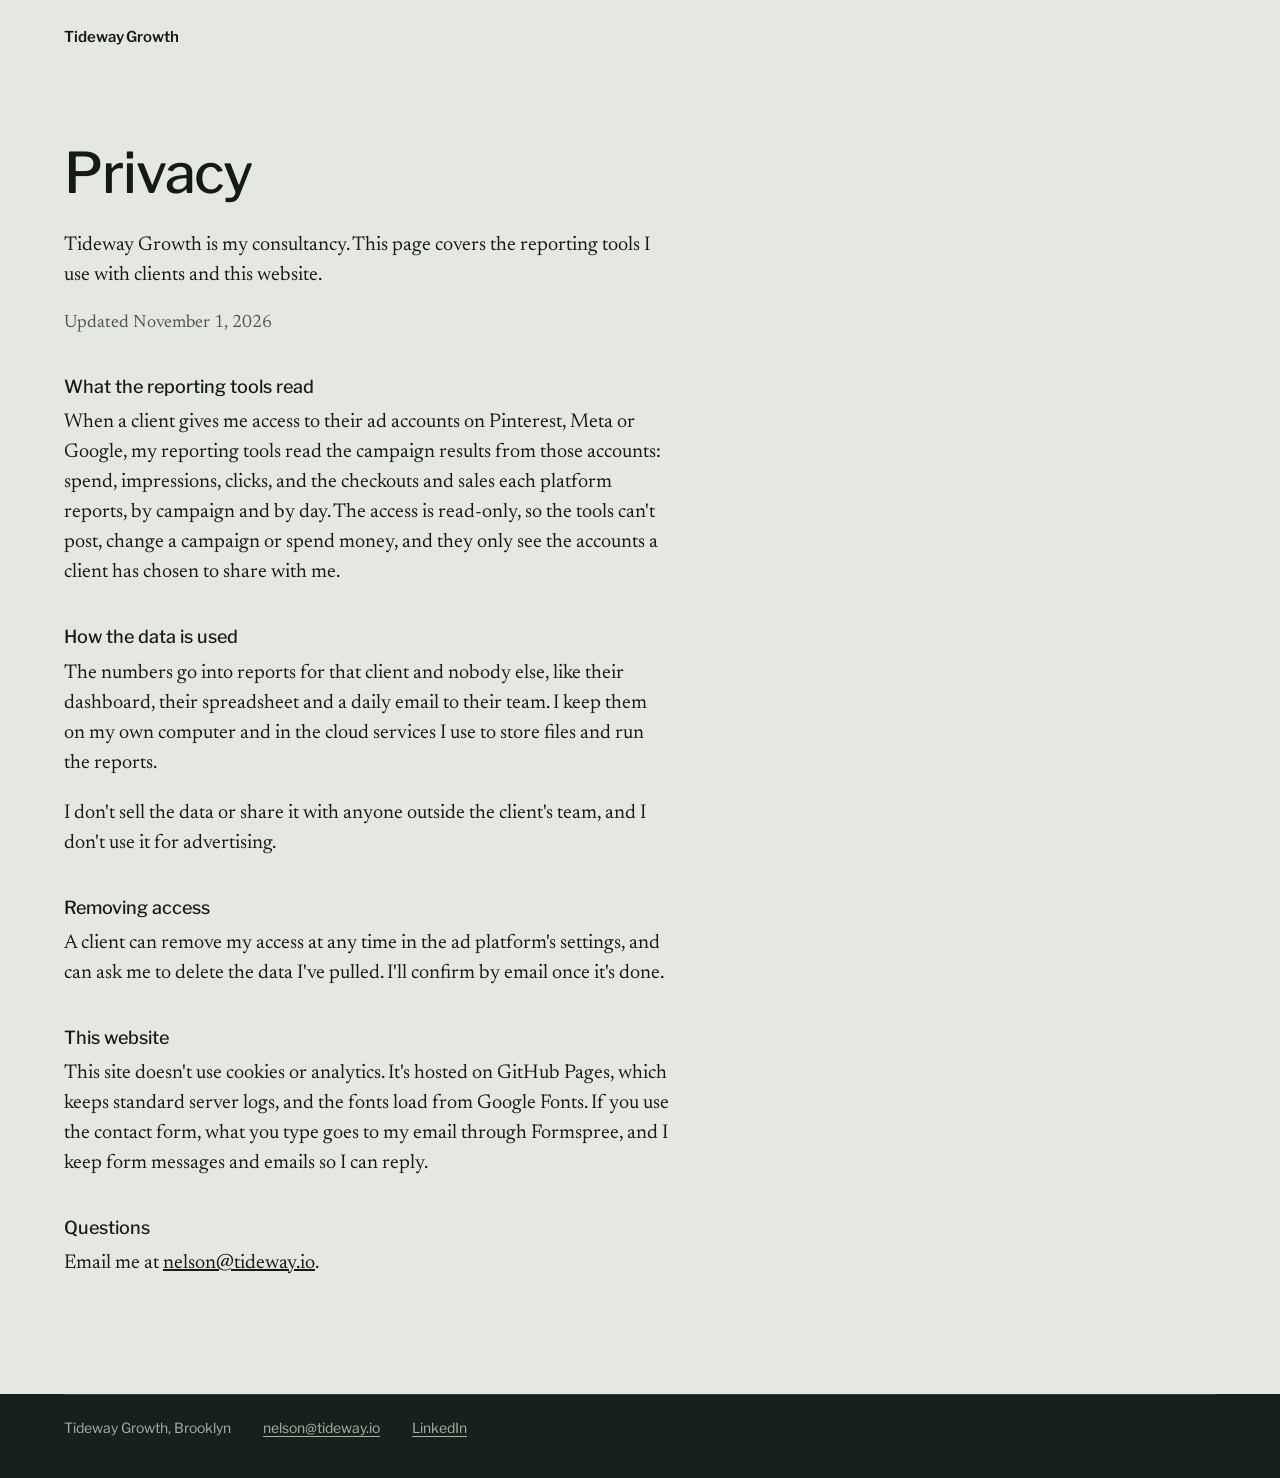
==== privacy.html @ 2ca7a95b "Add a privacy page What the reporting tools read from client ad accounts (read-only campaign results" ====
<!doctype html>
<html lang="en">
<head>
<meta charset="utf-8">
<meta name="viewport" content="width=device-width, initial-scale=1">
<title>Privacy · Tideway Growth</title>
<meta name="description" content="What Tideway Growth's reporting tools read from client ad accounts, how it's used, and how to remove access.">
<meta name="theme-color" content="#E4E8E0">
<link rel="icon" href="data:image/svg+xml,%3Csvg xmlns='http://www.w3.org/2000/svg' viewBox='0 0 32 32'%3E%3Crect width='32' height='32' fill='%23141B16'/%3E%3Cpath d='M8 8h16v3.2h-6.4V24h-3.2V11.2H8z' fill='%23E4E8E0'/%3E%3C/svg%3E">
<link rel="preconnect" href="https://fonts.googleapis.com">
<link rel="preconnect" href="https://fonts.gstatic.com" crossorigin>
<link rel="stylesheet" href="https://fonts.googleapis.com/css2?family=Libre+Franklin:wght@300;400;500;600&family=Newsreader:ital,opsz,wght@0,6..72,400;1,6..72,400&display=swap">
<link rel="stylesheet" href="styles.css">
<style>
  .policy { padding-block: clamp(48px, 8vw, 96px); }
  .policy__body { max-width: 38rem; }
  .policy h1 { font-family: var(--display); font-weight: 500; font-size: clamp(2.25rem, 1.6rem + 2.4vw, 3.5rem); line-height: 1.05; letter-spacing: -0.02em; margin: 0 0 0.5em; }
  .policy h2 { font-family: var(--display); font-weight: 500; font-size: 1.125rem; margin: 2em 0 0.4em; }
  .policy p { margin: 0 0 1em; }
  .policy__date { color: var(--ink-2); font-size: 0.9em; }
</style>
</head>
<body>

<header class="masthead wrap">
  <a class="wordmark" href="/">Tideway Growth</a>
</header>

<main>
  <section class="policy wrap" aria-labelledby="policy-title">
    <div class="policy__body">
      <h1 id="policy-title">Privacy</h1>
      <p>Tideway Growth is my consultancy. This page covers the reporting tools I use with clients and this website.</p>
      <p class="policy__date">Updated November 1, 2026</p>

      <h2>What the reporting tools read</h2>
      <p>When a client gives me access to their ad accounts on Pinterest, Meta or Google, my reporting tools read the campaign results from those accounts: spend, impressions, clicks, and the checkouts and sales each platform reports, by campaign and by day. The access is read-only, so the tools can't post, change a campaign or spend money, and they only see the accounts a client has chosen to share with me.</p>

      <h2>How the data is used</h2>
      <p>The numbers go into reports for that client and nobody else, like their dashboard, their spreadsheet and a daily email to their team. I keep them on my own computer and in the cloud services I use to store files and run the reports.</p>
      <p>I don't sell the data or share it with anyone outside the client's team, and I don't use it for advertising.</p>

      <h2>Removing access</h2>
      <p>A client can remove my access at any time in the ad platform's settings, and can ask me to delete the data I've pulled. I'll confirm by email once it's done.</p>

      <h2>This website</h2>
      <p>This site doesn't use cookies or analytics. It's hosted on GitHub Pages, which keeps standard server logs, and the fonts load from Google Fonts. If you use the contact form, what you type goes to my email through Formspree, and I keep form messages and emails so I can reply.</p>

      <h2>Questions</h2>
      <p>Email me at <a href="mailto:nelson@tideway.io">nelson@tideway.io</a>.</p>
    </div>
  </section>
</main>

<footer class="footer band">
  <div class="wrap">
    <div class="footer__inner">
      <span>Tideway Growth, Brooklyn</span>
      <a href="mailto:nelson@tideway.io">nelson@tideway.io</a>
      <a href="https://www.linkedin.com/in/nelsonhudspeth">LinkedIn</a>
    </div>
  </div>
</footer>

</body>
</html>
---- styles.css ----
/* Tideway Growth v2. Tokens and rules: DESIGN.md */

:root {
  --paper: #E4E8E0;
  --ink: #141B16;
  --ink-2: #4A554D;
  --rule: #B3BCB1;
  --band: #17201A;
  --band-ink: #E4E8E0;
  --band-ink-2: #A7B2A8;
  --accent: #B8341A;
  --accent-on-band: #E8664A;
  --paper-2: #D6DCD2;
  --band-rule: #34413A;

  --display: "Libre Franklin", "Franklin Gothic Medium", "Helvetica Neue", Arial, sans-serif;
  --text: "Newsreader", Georgia, "Times New Roman", serif;

  --gutter: clamp(20px, 5vw, 120px);
  --content: 1200px;
}

*, *::before, *::after { box-sizing: border-box; }

html { -webkit-text-size-adjust: 100%; text-size-adjust: 100%; }
@media (prefers-reduced-motion: no-preference) { html { scroll-behavior: smooth; } }

body {
  margin: 0;
  background: var(--paper);
  color: var(--ink);
  font-family: var(--text);
  font-size: clamp(1.125rem, 0.95rem + 0.4vw, 1.25rem);
  line-height: 1.5;
  font-optical-sizing: auto;
  -webkit-font-smoothing: antialiased;
  -moz-osx-font-smoothing: grayscale;
}

a { color: inherit; }
p, li { text-wrap: pretty; }
:focus-visible { outline: 2px solid currentColor; outline-offset: 3px; }

.wrap {
  width: 100%;
  max-width: calc(var(--content) + 2 * var(--gutter));
  margin-inline: auto;
  padding-inline: var(--gutter);
}

/* Masthead */

.masthead {
  display: flex;
  justify-content: space-between;
  align-items: baseline;
  gap: 1rem;
  padding-top: 28px;
  font-family: var(--display);
  font-size: 15px;
  line-height: 1.3;
}
.wordmark { font-weight: 600; letter-spacing: -0.005em; text-decoration: none; }

/* 1. The reader's problem: full-width type, nothing else */

.problem {
  padding-top: clamp(72px, 10vw, 148px);
  padding-bottom: clamp(72px, 8.5vw, 124px);
}
.problem h1 {
  margin: 0;
  font-family: var(--display);
  font-weight: 300;
  font-size: clamp(2.75rem, 1.2rem + 6.2vw, 6.5rem);
  line-height: 1;
  letter-spacing: -0.022em;
  text-wrap: balance;
}
.problem h1 .line { display: block; }

.standfirst {
  margin: clamp(28px, 3.4vw, 48px) 0 0;
  max-width: 31em;
  font-size: clamp(1.25rem, 1.05rem + 0.45vw, 1.5rem);
  line-height: 1.42;
}

.button {
  display: inline-block;
  margin-top: clamp(28px, 3vw, 40px);
  padding: 17px 26px 18px;
  background: var(--ink);
  color: var(--paper);
  font-family: var(--display);
  font-weight: 500;
  font-size: 16px;
  line-height: 1;
  text-decoration: none;
  transition: background-color 0.15s ease;
}
.button:hover { background: #2C3830; }

/* 2. The point of view, drawn: full-bleed ink band */

.band { background: var(--band); color: var(--band-ink); }

.pov {
  padding-top: clamp(64px, 8vw, 120px);
  padding-bottom: clamp(72px, 9vw, 136px);
}
.h2 {
  margin: 0;
  max-width: 17em;
  font-family: var(--display);
  font-weight: 300;
  font-size: clamp(2rem, 1.1rem + 2.6vw, 3.5rem);
  line-height: 1.06;
  letter-spacing: -0.018em;
  text-wrap: balance;
}

.pov .h2 { max-width: 15em; font-size: clamp(2.25rem, 1.2rem + 3.3vw, 4.25rem); line-height: 1.02; letter-spacing: -0.02em; }
.gap { margin: clamp(40px, 5vw, 72px) 0 0; }
.gap svg { width: 100%; height: auto; overflow: visible; }
.gap .gap__wide { display: block; }
.gap .gap__tall { display: none; max-width: 420px; }
.gap figcaption {
  margin-top: 20px;
  font-family: var(--display);
  font-size: 14px;
  color: var(--band-ink-2);
}

.pov__text {
  margin: clamp(36px, 4vw, 56px) 0 0;
  max-width: 34em;
  font-size: clamp(1.2rem, 1.05rem + 0.35vw, 1.4rem);
  line-height: 1.5;
}

/* The figure. Red marks the gap and nothing else. */

.gap text { font-family: var(--display); font-variant-numeric: lining-nums tabular-nums; }
.f-label { fill: var(--band-ink-2); font-size: 16px; font-weight: 500; }
.f-seg { fill: rgba(228, 232, 224, 0.07); stroke: var(--band-ink-2); stroke-width: 1.25; }
.f-name { fill: var(--band-ink); font-size: 16px; font-weight: 500; }
.f-val { fill: var(--band-ink-2); font-size: 16px; font-weight: 400; }
.f-total { fill: var(--band-ink); font-size: 48px; font-weight: 300; letter-spacing: -0.015em; }
.f-store { fill: var(--band-ink); }
.f-store-val { fill: var(--band); font-size: 44px; font-weight: 300; letter-spacing: -0.015em; }
.f-guide { stroke: var(--band-ink-2); stroke-width: 1; stroke-dasharray: 2 5; }
.f-dim { fill: none; stroke: var(--accent-on-band); stroke-width: 2; }
.f-gap { fill: var(--accent-on-band); font-size: 44px; font-weight: 500; letter-spacing: -0.01em; }
.f-note { fill: var(--band-ink-2); font-size: 16px; font-weight: 400; }

.gap__tall .f-label,
.gap__tall .f-name,
.gap__tall .f-val,
.gap__tall .f-note { font-size: 14px; }
.gap__tall .f-total { font-size: 30px; }
.gap__tall .f-store-val { font-size: 22px; }
.gap__tall .f-gap { font-size: 28px; }

/* The figure builds on scroll (script at the end of index.html). Without it, or with reduced motion, it simply shows. */
.gap.is-animated .f-seg,
.gap.is-animated .f-store {
  transform-box: fill-box;
  transform-origin: left center;
  transform: scaleX(0);
}
.gap.is-animated .gap__tall .f-seg,
.gap.is-animated .gap__tall .f-store { transform-origin: center bottom; transform: scaleY(0); }
.gap.is-animated .f-lab,
.gap.is-animated .f-reveal { opacity: 0; }
/* Timing lives on the "in" state only, so arming hides instantly and only the build is staged */
.gap.is-animated.is-in .f-seg,
.gap.is-animated.is-in .f-store {
  transform: none;
  transition: transform 0.5s cubic-bezier(0.2, 0.7, 0.2, 1) var(--d, 0s);
}
.gap.is-animated.is-in .f-lab,
.gap.is-animated.is-in .f-reveal {
  opacity: 1;
  transition: opacity 0.4s ease var(--d, 0s);
}

/* Supporting graphics: one sale counted three times (under the chart) and the weekly scorecard (beside what you hold) */

/* Graphic 1 · one sale, three reports, beside the paragraph under the chart */
.pov__foot {
  display: grid;
  grid-template-columns: minmax(0, 7fr) minmax(0, 5fr);
  column-gap: clamp(32px, 5vw, 88px);
  align-items: stretch;
  margin-top: clamp(36px, 4vw, 56px);
}
.pov__foot .pov__text { margin-top: 0; }
.pov__left { display: flex; flex-direction: column; }
.pov__left .pov__text { margin-bottom: clamp(36px, 4vw, 52px); }
.pov__left .one-sale__path { margin-top: auto; }
.one-sale > .one-sale__lead:first-child { margin-top: 0; }
.one-sale { margin: 6px 0 0; font-family: var(--display); color: var(--band-ink); }
.one-sale__path {
  position: relative;
  display: grid;
  grid-template-columns: repeat(4, minmax(0, 1fr));
  list-style: none;
  margin: 0;
  padding: 0;
  font-family: var(--display);
}
.one-sale__path::before {
  content: "";
  position: absolute;
  top: 6px;
  left: 12.5%;
  right: 12.5%;
  height: 1px;
  background: var(--band-ink-2);
}
.one-sale__path li {
  position: relative;
  padding: 24px 4px 0;
  text-align: center;
  font-size: 13px;
  line-height: 1.3;
  color: var(--band-ink-2);
}
.one-sale__path li::before {
  content: "";
  position: absolute;
  top: 0;
  left: 50%;
  width: 13px;
  height: 13px;
  margin-left: -6.5px;
  border-radius: 50%;
  background: var(--band);
  border: 1.5px solid var(--band-ink-2);
  box-sizing: border-box;
}
.one-sale__path .is-order { color: var(--band-ink); font-weight: 500; }
.one-sale__path .is-order::before { background: var(--band-ink); border-color: var(--band-ink); }
.one-sale__lead { margin: 26px 0 0; font-family: var(--display); font-size: 15px; color: var(--band-ink); }
.one-sale__ledger {
  width: 100%;
  margin-top: 12px;
  border-collapse: collapse;
  font-size: 15px;
  font-variant-numeric: lining-nums tabular-nums;
  color: var(--band-ink-2);
}
.one-sale__ledger th {
  padding: 0 0 6px;
  font-size: 13px;
  font-weight: 400;
  text-align: left;
  color: var(--band-ink-2);
}
.one-sale__ledger td { padding: 7px 0 8px; border-top: 1px solid var(--band-rule); vertical-align: baseline; }
.one-sale__ledger th:not(:last-child),
.one-sale__ledger td:not(:last-child) { padding-right: 12px; }
.one-sale__ledger th:nth-child(2),
.one-sale__ledger td:nth-child(2) { width: 30%; }
.one-sale__ledger th:last-child,
.one-sale__ledger td:last-child { width: 18%; text-align: right; }
.one-sale__ledger .o { color: var(--band-ink); font-weight: 500; letter-spacing: 0.02em; }
.one-sale__ledger .is-sum td { border-top-color: var(--band-ink-2); color: var(--band-ink); font-weight: 500; }
.one-sale__ledger .is-store td { color: var(--band-ink); }
.one-sale__ledger .is-gap td { color: var(--accent-on-band); font-weight: 500; }

/* Graphic 3 · the weekly scorecard, beside what you hold */
.scorecard { grid-column: 3; margin: 0; }
.scorecard__sheet {
  padding: 16px 18px 12px;
  background: #F3F5F0;
  border: 1px solid var(--rule);
  font-family: var(--display);
  font-size: 13px;
  font-variant-numeric: lining-nums tabular-nums;
}
.scorecard__head {
  display: flex;
  justify-content: space-between;
  margin: 0 0 10px;
  padding-bottom: 10px;
  border-bottom: 1px solid var(--ink);
  font-weight: 600;
  font-size: 13px;
}
.scorecard__head span:last-child { font-weight: 400; color: var(--ink-2); }
.scorecard dl { margin: 0; }
.scorecard dl > div {
  display: flex;
  justify-content: space-between;
  align-items: baseline;
  gap: 12px;
  padding: 6px 0 7px;
  border-bottom: 1px solid #DADFD6;
}
.scorecard dl > div:last-child { border-bottom: 0; }
.scorecard dt { color: var(--ink-2); }
.scorecard dd { margin: 0; color: var(--ink); font-weight: 500; }
.scorecard dd span { margin-left: 6px; font-weight: 400; color: var(--ink-2); }
.scorecard .is-bar { flex-wrap: wrap; }
.scorecard .is-bar::after {
  content: "";
  flex: 0 0 var(--w);
  height: 6px;
  margin-top: 6px;
  background: var(--ink);
}
.scorecard .is-claims::after { background: transparent; box-shadow: inset 0 0 0 1px var(--ink-2); }
.scorecard .is-gap dt,
.scorecard .is-gap dd { color: var(--accent); }
.scorecard figcaption { margin-top: 10px; font-family: var(--display); font-size: 13px; color: var(--ink-2); }

/* 3. Two named engagements: a numbered ledger, not cards */

.offer {
  padding-top: clamp(80px, 10vw, 152px);
  padding-bottom: clamp(48px, 5vw, 72px);
}
.offers {
  list-style: none;
  margin: clamp(40px, 5vw, 64px) 0 0;
  padding: 0;
  border-bottom: 1px solid var(--rule);
}
.offer-row {
  display: grid;
  grid-template-columns: 48px minmax(0, 5fr) minmax(0, 6fr);
  column-gap: clamp(16px, 2.5vw, 40px);
  align-items: start;
  padding: 30px 0 38px;
  border-top: 1px solid var(--rule);
}
.offer-row__num {
  font-family: var(--display);
  font-weight: 500;
  font-size: 15px;
  font-variant-numeric: tabular-nums;
  color: var(--ink-2);
}
.offer-row__name {
  margin: 0;
  font-family: var(--display);
  font-weight: 300;
  font-size: clamp(1.5rem, 1.1rem + 1.2vw, 2.25rem);
  line-height: 1.1;
  letter-spacing: -0.012em;
  text-wrap: balance;
}
/* The number, the name and the description share a top line; the terms sit under the name */
.offer-row__head { min-width: 0; }
.offer-row__terms span { white-space: nowrap; }
.offer-row__num { padding-top: 0; }
.offer-row__terms {
  margin: 10px 0 0;
  font-family: var(--display);
  font-size: 15px;
  line-height: 1.5;
  color: var(--ink-2);
}
.offer-row__text { margin: 0; max-width: 32em; }
.offer__gtm { margin: 26px 0 0; max-width: 44em; color: var(--ink-2); }

/* 4. How the Diagnostic runs: a horizontal three-week strip */

.weeks {
  padding-top: clamp(64px, 7vw, 104px);
  padding-bottom: clamp(88px, 10vw, 152px);
}
.weeks__list {
  list-style: none;
  margin: clamp(40px, 5vw, 64px) 0 0;
  padding: 0;
  display: grid;
  grid-template-columns: repeat(3, minmax(0, 1fr));
  column-gap: clamp(20px, 3vw, 48px);
}
.weeks__list li { border-top: 2px solid var(--ink); padding-top: 18px; }
.weeks__n {
  margin: 0;
  font-family: var(--display);
  font-weight: 500;
  font-size: 15px;
  color: var(--ink-2);
}
.weeks__list h3,
.hold h3 {
  margin: 6px 0 12px;
  font-family: var(--display);
  font-weight: 400;
  font-size: clamp(1.375rem, 1.1rem + 0.6vw, 1.75rem);
  line-height: 1.15;
  letter-spacing: -0.01em;
}
.weeks__list p:not(.weeks__n) { margin: 0; }

.hold {
  margin-top: clamp(64px, 7vw, 104px);
  display: grid;
  grid-template-columns: repeat(3, minmax(0, 1fr));
  column-gap: clamp(20px, 3vw, 48px);
  align-items: center;
}
.hold__text { grid-column: 1 / span 2; }
.hold h3 { margin: 0 0 18px; }
.hold ul { list-style: none; margin: 0; padding: 0; border-top: 1px solid var(--rule); }
.hold li {
  padding: 13px 0 14px;
  border-bottom: 1px solid var(--rule);
  font-size: clamp(1.25rem, 1.05rem + 0.45vw, 1.5rem);
  line-height: 1.35;
}

/* 5 + 6. About, with the beauty story: a darker tint of the ground, a real photo */

.about-band { background: var(--paper-2); }
.about {
  display: grid;
  grid-template-columns: minmax(0, 3fr) minmax(0, 7fr) minmax(0, 2fr);
  column-gap: clamp(24px, 4vw, 64px);
  align-items: start;
  padding-top: clamp(80px, 9vw, 136px);
  padding-bottom: clamp(80px, 9vw, 136px);
}
.about__photo {
  display: block;
  width: 100%;
  height: auto;
  aspect-ratio: 4 / 5;
  object-fit: cover;
  object-position: 50% 30%;
  background: var(--ink);
}
.about h2 {
  margin: 0;
  font-family: var(--display);
  font-weight: 300;
  font-size: clamp(1.75rem, 1.2rem + 1.4vw, 2.5rem);
  line-height: 1.1;
  letter-spacing: -0.012em;
}
.about p { margin: 14px 0 0; max-width: 34em; }
.about h2 + p { margin-top: 18px; }

/* 7. The close: one oversized line, one first step, one button */

.close {
  padding-top: clamp(88px, 10vw, 160px);
  padding-bottom: clamp(72px, 8vw, 120px);
}
.close h2 {
  margin: 0;
  font-family: var(--display);
  font-weight: 300;
  font-size: clamp(2.75rem, 1.2rem + 6.2vw, 6.5rem);
  line-height: 1;
  letter-spacing: -0.022em;
  text-wrap: balance;
}
.close__text {
  margin: clamp(28px, 3.4vw, 48px) 0 0;
  max-width: 31em;
  font-size: clamp(1.25rem, 1.05rem + 0.45vw, 1.5rem);
  line-height: 1.42;
}
.button--on-band { background: var(--band-ink); color: var(--band); }

/* The contact form: a short note on the left, the form on the right */
.contact {
  display: grid;
  grid-template-columns: minmax(0, 5fr) minmax(0, 7fr);
  column-gap: clamp(32px, 5vw, 88px);
  align-items: stretch;
  margin-top: clamp(28px, 3.4vw, 48px);
}
.contact .close__text { margin-top: 0; }
.contact__note { display: flex; flex-direction: column; }
.contact__alt {
  margin: auto 0 0;
  padding: 24px 0 15px;
  font-family: var(--display);
  font-size: 15px;
  color: var(--band-ink-2);
}
.contact__alt a { color: var(--band-ink); text-underline-offset: 3px; }
.contact__alt a:hover { color: #FFFFFF; }
.contact__form {
  display: grid;
  grid-template-columns: repeat(2, minmax(0, 1fr));
  gap: 22px 24px;
}
.field { display: flex; flex-direction: column; gap: 8px; min-width: 0; }
.field--full { grid-column: 1 / -1; }
.field label { font-family: var(--display); font-size: 14px; color: var(--band-ink-2); }
.field input,
.field select,
.field textarea {
  width: 100%;
  margin: 0;
  padding: 13px 14px;
  font-family: var(--display);
  font-size: 17px;
  line-height: 1.35;
  color: var(--band-ink);
  background: transparent;
  border: 1px solid #4C5A51;
  border-radius: 0;
  -webkit-appearance: none;
  appearance: none;
  transition: border-color 0.15s ease;
}
.field textarea { min-height: 148px; resize: vertical; }
.field select {
  padding-right: 40px;
  background-image: url("data:image/svg+xml,%3Csvg xmlns='http://www.w3.org/2000/svg' width='12' height='8' viewBox='0 0 12 8'%3E%3Cpath d='M1 1l5 5 5-5' fill='none' stroke='%23A7B2A8' stroke-width='1.5'/%3E%3C/svg%3E");
  background-repeat: no-repeat;
  background-position: right 14px center;
}
.field select option { color: var(--ink); background: var(--paper); }
.field input::placeholder,
.field textarea::placeholder { color: #7F8B81; opacity: 1; }
.field input:hover,
.field select:hover,
.field textarea:hover { border-color: var(--band-ink-2); }
.field input:focus,
.field select:focus,
.field textarea:focus { outline: none; border-color: var(--band-ink); }
.field--hp { position: absolute; left: -10000px; width: 1px; height: 1px; overflow: hidden; }
.contact__actions {
  grid-column: 1 / -1;
  display: flex;
  align-items: center;
  flex-wrap: wrap;
  gap: 14px 24px;
  margin-top: 4px;
}
.contact__actions .button { margin-top: 0; border: 0; cursor: pointer; }
.contact__actions .button:disabled { opacity: 0.6; cursor: default; }
.contact__status { margin: 0; font-family: var(--display); font-size: 15px; color: var(--band-ink); }
.button--on-band:hover { background: #FFFFFF; }

.footer { padding-bottom: 40px; }
.footer__inner {
  display: flex;
  flex-wrap: wrap;
  gap: 8px 32px;
  padding-top: 22px;
  border-top: 1px solid var(--band-rule);
  font-family: var(--display);
  font-size: 14px;
  color: var(--band-ink-2);
}
.footer a { color: var(--band-ink-2); text-underline-offset: 3px; }
.footer a:hover { color: var(--band-ink); }

/* Below 1100px the wide figure gets too small to read; the tall one takes over */

@media (max-width: 1099px) {
  .gap .gap__wide { display: none; }
  .gap .gap__tall { display: block; }
}

@media (min-width: 760px) and (max-width: 1099px) {
  .pov .wrap {
    display: grid;
    grid-template-columns: minmax(0, 420px) minmax(0, 1fr);
    column-gap: 56px;
  }
  .pov h2 { grid-column: 1 / -1; }
  .gap { grid-column: 1; }
  .pov__foot { grid-column: 2; align-self: end; margin-top: 0; grid-template-columns: 1fr; row-gap: 32px; }
}

@media (max-width: 899px) {
  .contact { grid-template-columns: 1fr; row-gap: 28px; }
  .contact__alt { padding: 14px 0 0; }
  .pov__foot { grid-template-columns: 1fr; row-gap: 36px; }
  .scorecard { max-width: 360px; margin-top: 36px; }
  .offer-row { grid-template-columns: 36px minmax(0, 1fr); row-gap: 10px; }
  .offer-row__text { grid-column: 2; }
  .weeks__list { grid-template-columns: 1fr; row-gap: 36px; }
  .hold { grid-template-columns: 1fr; }
  .hold__text, .scorecard { grid-column: 1; }
  .about { grid-template-columns: minmax(0, 2fr) minmax(0, 3fr); }
}

@media (max-width: 759px) {
  .contact__form { grid-template-columns: 1fr; }
  .masthead { font-size: 14px; }
  .about { grid-template-columns: 1fr; row-gap: 28px; }
  .about__photo { max-width: 260px; }
}
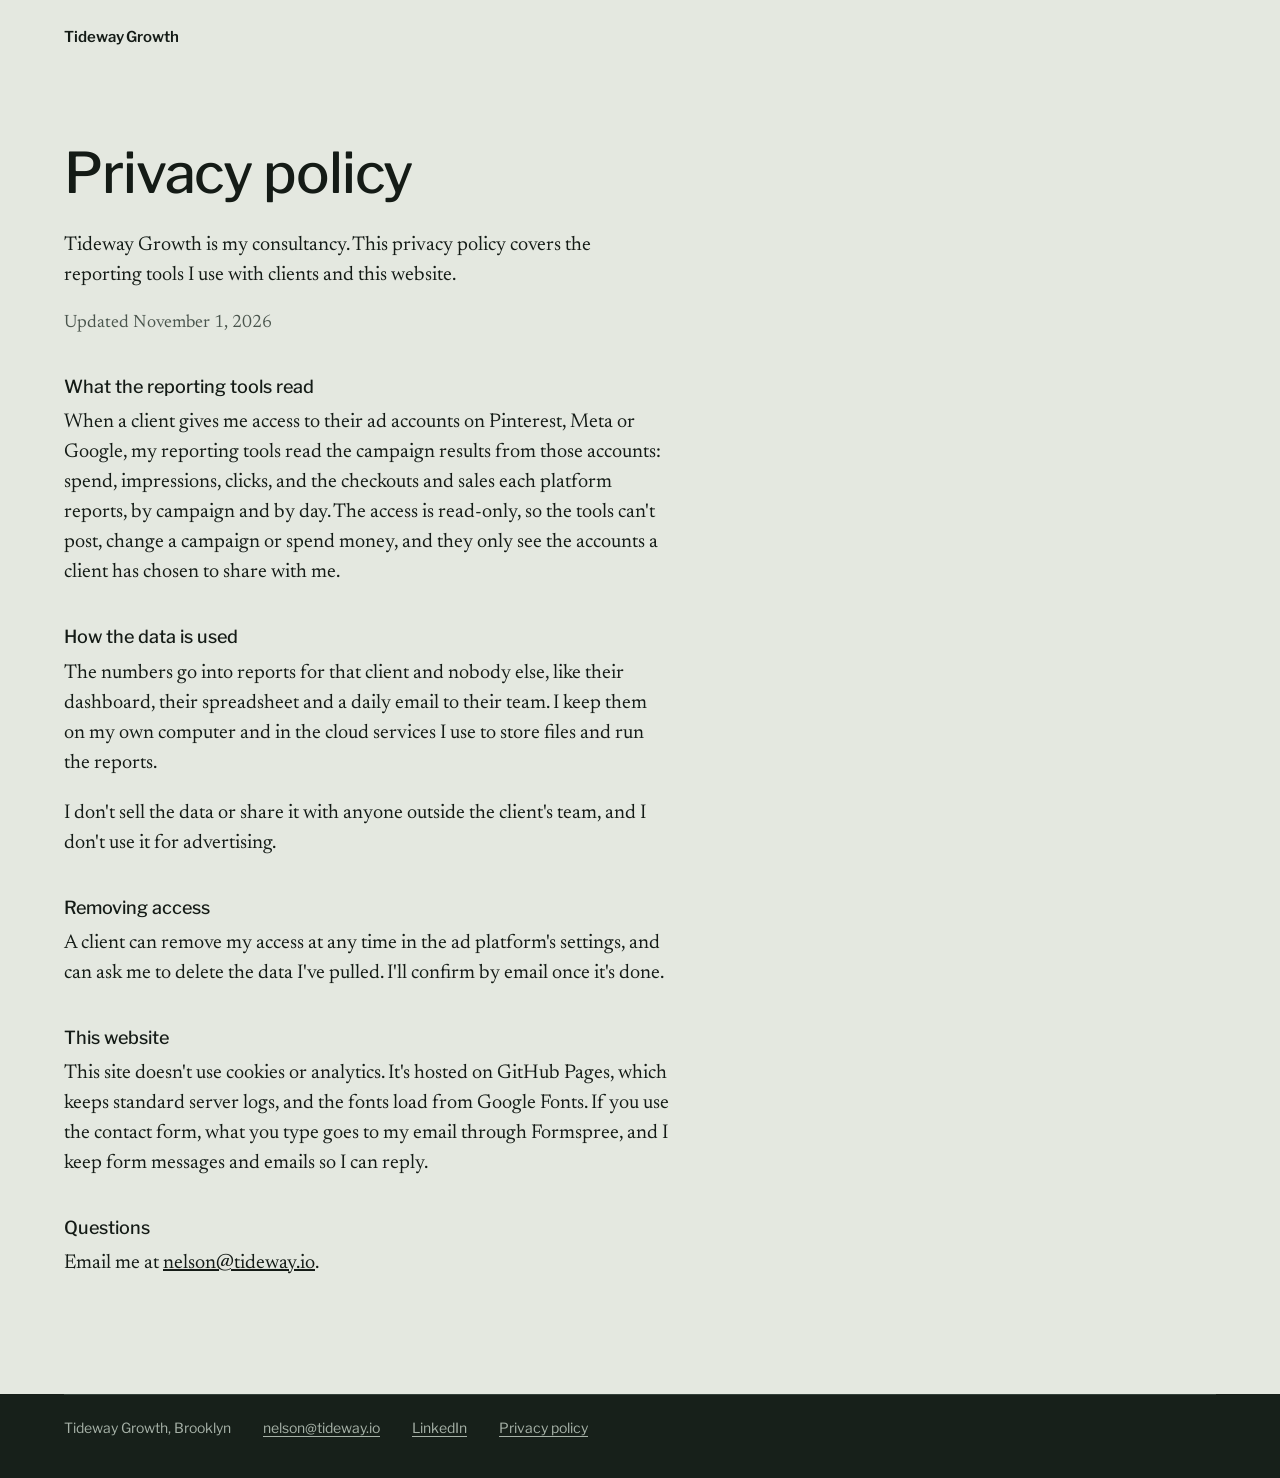
==== commit aa7fe1d8: "Label the privacy page as a policy; link it from the footer Title, heading and first line now say "p" ====
--- a/privacy.html
+++ b/privacy.html
@@ -3,10 +3,10 @@
 <head>
 <meta charset="utf-8">
 <meta name="viewport" content="width=device-width, initial-scale=1">
-<title>Privacy · Tideway Growth</title>
-<meta name="description" content="What Tideway Growth's reporting tools read from client ad accounts, how it's used, and how to remove access.">
+<title>Privacy Policy · Tideway Growth</title>
+<meta name="description" content="Tideway Growth's privacy policy: what the reporting tools read from client ad accounts, how it's used, and how to remove access.">
 <meta name="theme-color" content="#E4E8E0">
-<link rel="icon" href="data:image/svg+xml,%3Csvg xmlns='http://www.w3.org/2000/svg' viewBox='0 0 32 32'%3E%3Crect width='32' height='32' fill='%23141B16'/%3E%3Cpath d='M8 8h16v3.2h-6.4V24h-3.2V11.2H8z' fill='%23E4E8E0'/%3E%3C/svg%3E">
+<link rel="icon" href="data:image/svg+xml,%3Csvg xmlns='http://www.w3.org/2000/svg' viewBox='0 0 32 32'%3E%3Crect width='32' height='32' fill='%23141B16'/%3E%3Cpath d='M-6 10.5q2.75 2.6 5.5 0t5.5 0t5.5 0t5.5 0t5.5 0t5.5 0t5.5 0t5.5 0' fill='none' stroke='%23E4E8E0' stroke-width='3.2' stroke-linejoin='round'/%3E%3Crect x='14.4' y='10.5' width='3.2' height='14.5' fill='%23E4E8E0'/%3E%3C/svg%3E">
 <link rel="preconnect" href="https://fonts.googleapis.com">
 <link rel="preconnect" href="https://fonts.gstatic.com" crossorigin>
 <link rel="stylesheet" href="https://fonts.googleapis.com/css2?family=Libre+Franklin:wght@300;400;500;600&family=Newsreader:ital,opsz,wght@0,6..72,400;1,6..72,400&display=swap">
@@ -29,8 +29,8 @@
 <main>
   <section class="policy wrap" aria-labelledby="policy-title">
     <div class="policy__body">
-      <h1 id="policy-title">Privacy</h1>
-      <p>Tideway Growth is my consultancy. This page covers the reporting tools I use with clients and this website.</p>
+      <h1 id="policy-title">Privacy policy</h1>
+      <p>Tideway Growth is my consultancy. This privacy policy covers the reporting tools I use with clients and this website.</p>
       <p class="policy__date">Updated November 1, 2026</p>
 
       <h2>What the reporting tools read</h2>
@@ -58,6 +58,7 @@
       <span>Tideway Growth, Brooklyn</span>
       <a href="mailto:nelson@tideway.io">nelson@tideway.io</a>
       <a href="https://www.linkedin.com/in/nelsonhudspeth">LinkedIn</a>
+      <a href="/privacy.html">Privacy policy</a>
     </div>
   </div>
 </footer>
